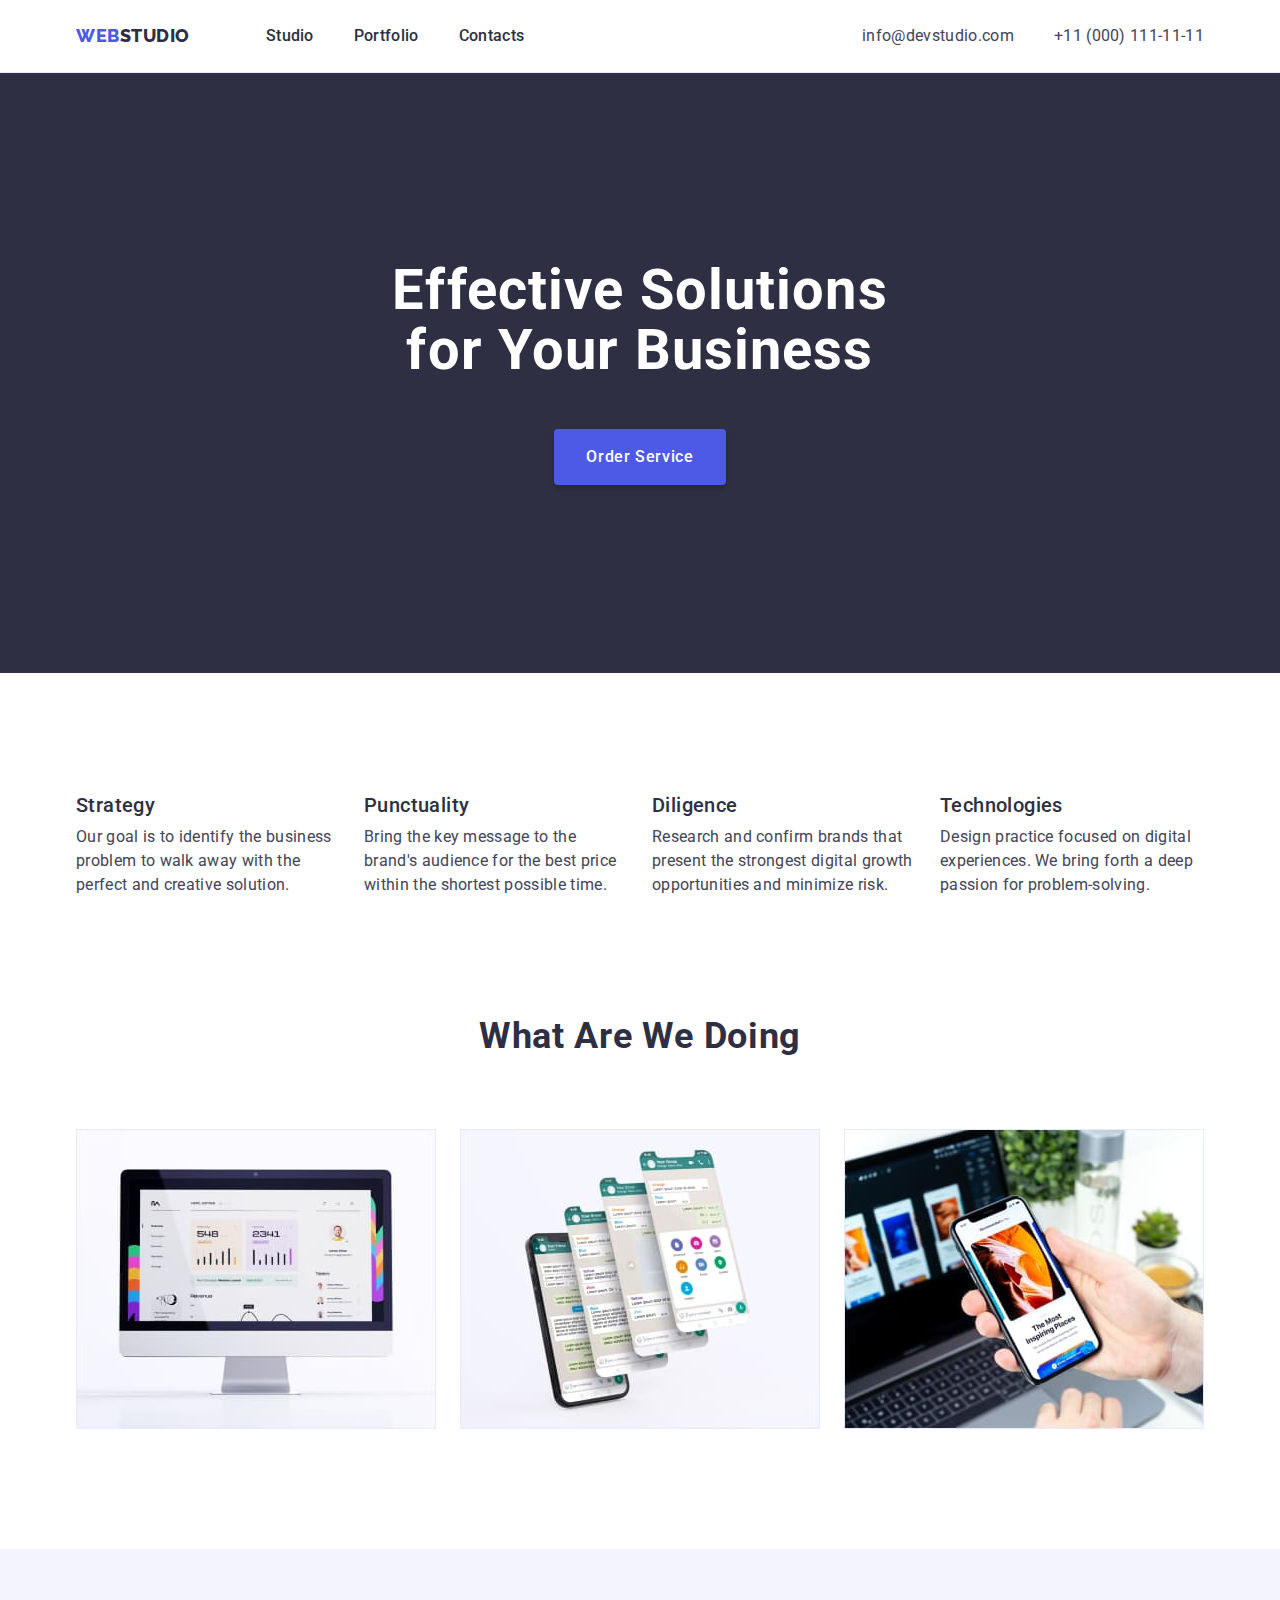
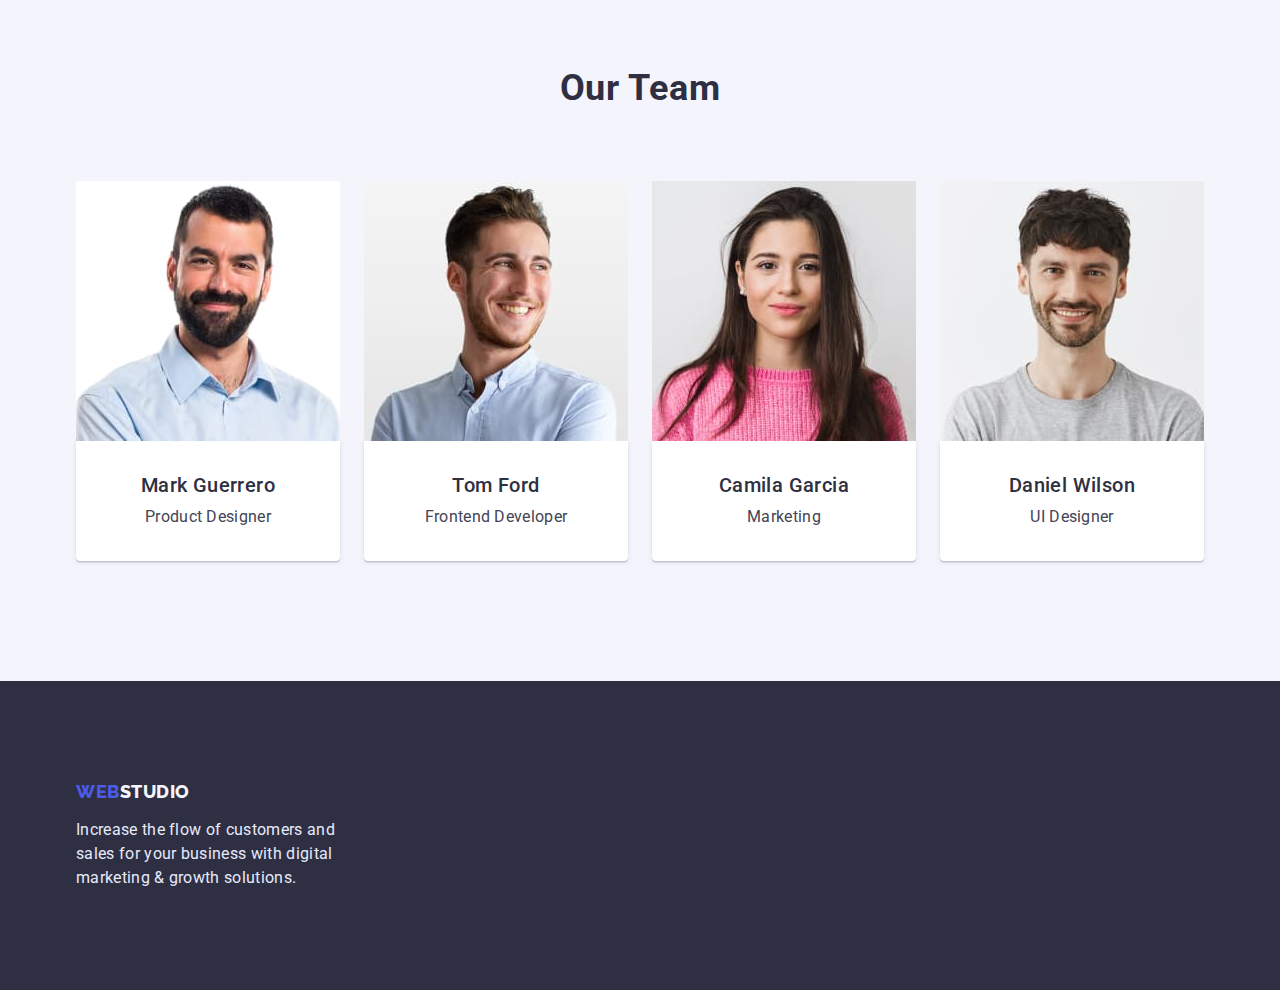
==== index.html @ 5f1618ea "Initial commit" ====
<!DOCTYPE html>
<html lang="en">
<head>
    <meta charset="UTF-8">
    <meta http-equiv="X-UA-Compatible" content="IE=edge">
    <meta name="viewport" content="width=device-width, initial-scale=1.0">
    <title>Document</title>
    <link rel="stylesheet" href="https://cdn.jsdelivr.net/npm/modern-normalize@1.1.0/modern-normalize.min.css">
    <link rel="preconnect" href="https://fonts.googleapis.com">
    <link rel="preconnect" href="https://fonts.gstatic.com" crossorigin>
    <link href="https://fonts.googleapis.com/css2?family=Raleway:wght@800&family=Roboto:wght@400;500;700;900&display=swap"
        rel="stylesheet">
    <link rel="stylesheet" href="./styles/styles.css" />
</head>
<body>
    <header class="page-header">
        <div class="container page-header-container">
        <nav class="navigation">
     <a class="logo link" href="./index.html">Web<span class="logo-web">Studio</span></a>
     <ul class="menu list">
        <li class="menu-item">
            <a class="menu-link link" href="./index.html">Studio</a>
         </li>
         <li class="menu-item">
            <a class="menu-link link" href="./portfolio.html">Portfolio</a>
         </li>
         <li class="menu-item">
            <a class="menu-link link" href="">Contacts</a>
         </li>
     </ul>
        </nav>
        <address class="contact-details">
            <ul class="list contakt-container">
                <li><a class="address link" href="mailto:info@devstudio.com">info@devstudio.com</a></li>
                <li><a class="address link" href="tel:+110001111111">+11 (000) 111-11-11</a></li>
            </ul>
        </address>
        </div>
    </header>
    <main>
        <section class="hero">
            <div class="container">
            <h1 class="page-title">Effective Solutions
            for Your Business</h1>
            <button type="button" class="modal-btn">Order Service</button>
        </div>
        </section>
        <section class="section-two">
            <div class="container">
            <h2 hidden class="features">features</h2>
            <ul class="features-top-list list">
                <li class="features-list">
                    <h3 class="functional">Strategy</h3>
                    <p class="functional-description">Our goal is to identify the business
                    problem to walk away with the perfect and creative solution.</p>
                </li>
                <li class="features-list">
                    <h3 class="functional">Punctuality</h3>
                    <p class="functional-description">Bring the key message to the brand's audience for the best price within the shortest possible time.</p>
                </li>
                <li class="features-list">
                    <h3 class="functional">Diligence</h3>
                    <p class="functional-description">Research and confirm brands that present the strongest digital growth opportunities and minimize risk.</p>
                </li>
                <li class="features-list">
                    <h3 class="functional">Technologies</h3>
                    <p class="functional-description">Design practice focused on digital experiences. We bring forth a deep passion for problem-solving.</p>
                </li>
            </ul>
        </div>
        </section>
        <section class="section-three">
            <div class="container">
            <h2 class="our-work">What are we doing</h2>
            <ul class="list our-work-container">
                <li class="imeges-list">
                    <img src="./images/rectangle1.jpg" alt="computer image" width="360" height="300" />
                </li>
                <li class="imeges-list">
                    <img src="./images/rectangle2.jpg" alt="mobile app" width="360" height="300" />
                </li>
                <li class="imeges-list">
                    <img src="./images/rectangle3.jpg" alt="mobile version" width="360" height="300" />
                </li>
            </ul>
            </div>
        </section>
        <section class="team-images">
            <div class="container team-container">
            <h2 class="team">Our Team</h2>
            <ul class="team-list-top list">
                <li class="team-list">
                    <img src="./images/markguerrero.jpg" alt="Mark Guerrero" width="264" height="260">
                    <div class="team-top-container">
                        <h3 class="specialists">Mark Guerrero</h3>
                        <p class="job-title">Product Designer</p>
                    </div>
                </li>
                <li class="team-list">
                    <img src="./images/tomford.jpg" alt="Tom Ford" width="264" height="260">
                    <div class="team-top-container">
                        <h3 class="specialists">Tom Ford</h3>
                        <p class="job-title">Frontend Developer</p>
                    </div>
                </li>
                <li class="team-list">
                    <img src="./images/camilagarcia.jpg" alt="Camila Garcia" width="264" height="260">
                    <div class="team-top-container">
                        <h3 class="specialists">Camila Garcia</h3>
                        <p class="job-title">Marketing</p>
                    </div>
                </li>
                <li class="team-list">
                    <img src="./images/danielwilson.jpg" alt="Daniel Wilson" width="264" height="260">
                    <div class="team-top-container">
                        <h3 class="specialists">Daniel Wilson</h3>
                        <p class="job-title">UI Designer</p>
                   </div>
                </li>
            </ul>
            </div>
        </section>
    </main>
    <footer class="footer-section">
        <div class="container footer-container">
        <a class="logo-footer link" href="./index.html">Web<span class="logo-web-footer">Studio</span></a>
        <p class="footer-text">Increase the flow of customers and sales for your business with digital marketing & growth solutions.</p>
        </div>
    </footer>
</body>
</html>
---- styles/styles.css ----
:root {
    --accent-color: #404BBF;
    --primary-font: 'Roboto',   sans-serif;
    --secondary-font: 'Raleway', sans-serif;
}

.list {
    list-style: none;
}
.link {
    text-decoration: none;
}
body {
    font-family: 'Roboto',  sans-serif;
    color: #434455;
}

h1,
h2,
h3,
h4,
p {
        margin: 0;
}
ul {
        margin: 0;
        padding: 0;
}
.logo-web {
    color: #2E2F42;
}
.logo-web-footer {
        color: #f4f4fd;
}
.page-header {
        padding-top: 24px;
        padding-bottom: 24px;
}
.logo {
        font-family: inherit;
        font-style: normal;
        font-weight: 800;
        font-size: 18px;
        line-height: 1.17;
        letter-spacing: 0.03em;
        text-transform: uppercase;
        color: #4D5AE5;
        font-family: "Raleway", sans-serif;
        margin-right: 76px;
}
.logo-footer {
        font-family: inherit;
        font-style: normal;
        font-weight: 800;
        font-size: 18px;
        line-height: 1.17;
        letter-spacing: 0.03em;
        text-transform: uppercase;
        color: #4D5AE5;
        font-family: "Raleway", sans-serif;
        margin-right: 76px;
}

.menu-link {
        font-style: normal;
        font-weight: 500;
        font-size: 16px;
        line-height: 1.5;
        letter-spacing: 0.02em;
        color: #2E2F42;
}
.menu-link:hover,
.menu-link:focus {
    color: var(--accent-color);
}
.contact-details {
        font-style: normal;
}

.address {
    font-style: normal;
    font-weight: 400;
    font-size: 16px;
    line-height: 1.5;
    letter-spacing: 0.02em;
    color: #434455;
}
.address:hover,
.address:focus {
    color: var(--accent-color);
}
.hero {
        background-color: #2e2f42;
        padding-top: 188px;
        padding-bottom: 188px;
}
.page-title {
        font-size: 56px;
        line-height: 1.07;
        text-align: center;
        letter-spacing: 0.02em;
        color: #FFFFFF; 
        max-width: 498px;
        margin: 0 auto;
}
.modal-btn {
        min-width: 169px;
        height: 56px;
        font-family: "Roboto", sans-serif;
        font-weight: 500;
        font-size: 16px;
        line-height: 1.5;
        display: flex;
        align-items: center;
        letter-spacing: 0.04em;
        background-color: #4D5AE5;
         color: #FFFFFF; 
         cursor: pointer;
         display: block;
         margin: 0 auto;
        padding: 16px 32px;
         border: none;
        border-color: #4D5AE5;
        box-shadow: 0px 4px 4px rgba(0, 0, 0, 0.15);
        border-radius: 4px;
        margin-top: 48px;
}
.modal-btn:hover,
madal-btn:focus {
background-color: var(--accent-color);
color: #FFFFFF;
}

.functional {
            font-weight: 500;
            font-size: 20px;
            line-height: 1.2;
            letter-spacing: 0.02em;
            color: #2E2F42;
            margin-bottom: 8px;
}
.functional-description {
        font-size: 16px;
        line-height: 1.5;
        letter-spacing: 0.02em;
        color: #434455;
}
.our-work {
        font-size: 36px;
        line-height: 1.11;
        text-align: center;
        letter-spacing: 0.02em;
        text-transform: capitalize;
        color: #2E2F42;
        margin-bottom: 72px;
}
.team {
        font-size: 36px;
        line-height: 1.11;
        text-align: center;
        letter-spacing: 0.02em;
        text-transform: capitalize;
        color: #2E2F42;
        margin-bottom: 72px;
}
.footer-section {
        background-color: #2e2f42;
}
.specialists {
        font-weight: 500;
        font-size: 20px;
        line-height: 1.2;
        text-align: center;
        letter-spacing: 0.02em;
        color: #2E2F42;
        margin-bottom: 8px;
}
.job-title {
        font-size: 16px;
        line-height: 1.5;
        text-align: center;
        letter-spacing: 0.02em;
        color: #434455;
}
.footer-text {
        font-size: 16px;
        line-height: 1.5;
        letter-spacing: 0.02em;
        color: #E7E9FC;
        margin-top: 16px;
        max-width: 264px;
}
.modals-btn {
        min-width: 69px;
        height: 48px;
        font-family: "Roboto", sans-serif;
        font-weight: 500;
        font-size: 16px;
        line-height: 1.5;
        display: flex;
        align-items: center;
        text-align: center;
        letter-spacing: 0.04em;
        color: #4D5AE5;
        cursor: pointer;
        border: 1px solid #E7E9FC;
        border-radius: 4px;
        justify-content: center;
        align-items: center;
        padding: 12px 24px;
        background-color: #F4F4FD;
}

.modals-btn:hover,
madals-btn:focus {
    background-color: var(--accent-color);
    color: #FFFFFF;
     box-shadow: 0px 3px 1px rgba(0, 0, 0, 0.1), 0px 2px 1px rgba(0, 0, 0, 0.08), 0px 2px 2px rgba(0, 0, 0, 0.12);
     border-radius: 4px;
     border-color: #404BBF;
}
.functional-top-list {
        font-weight: 500;
        font-size: 20px;
        line-height: 1.2;
        letter-spacing: 0.02em;
        color: #2E2F42;
}
.functional-text {
        font-size: 16px;
        line-height: 1.5;
        letter-spacing: 0.02em;
        color: #434455;
}

h1,
h2,
h3,
h4,
h5,
h6
p {
        margin-top: 0;
        margin-bottom: 0;
}
ul,
ol {
        margin-top: 0;
        margin-bottom: 0;
        padding-left: 0;
}
img {
        display: block;
}
.container {
        width: 1158px;
        padding-left: 15px;
        padding-right: 15px;
        margin: 0 auto;
}
.page-header-container {
        display: flex;
}
.menu {
        display: flex;
}
.navigation {
        display: flex;
        align-items: center;
        margin-right: auto;
}
.page-header-container {
        display: flex;
}
.contakt-container {
        display: flex;
        gap: 40px;
}
.menu {
        gap: 40px;
}
.features-top-list {
        display: flex;
        gap: 24px;
}
.section-two {
        padding-top: 120px;
        padding-bottom: 120px;
}
.our-work-container {
        display: flex;
        gap: 24px;
}
.section-three {
        padding-bottom: 120px;
}
.team-list-top {
        display: flex;
        gap: 24px;
}

.team-top-container {
        background-color: #FFFFFF;
        padding: 32px 16px;
        box-shadow: 0px 1px 6px rgba(46, 47, 66, 0.08), 0px 1px 1px rgba(46, 47, 66, 0.16), 0px 2px 1px rgba(46, 47, 66, 0.08);
        border-radius: 0px 0px 4px 4px;
}
.footer-section {
 padding-top: 100px;
 padding-bottom: 100px;
}

.page-header {
        border-bottom: 1px solid #E7E9FC;
}

.list-container {
        display: flex;
        gap: 24px;
        justify-content: center;
        margin-bottom: 72px;

}
.all-container {
        padding-top: 96px;
        padding-bottom: 120px;
}

.functional-top-list {
        padding-top: 32px;
}
.functional-text {
        margin-top: 8px;
        margin-bottom: 32px;
}


.features-list {
        width: calc((100% - 72px) /4);
}
.imeges-list {
        width: calc((100% - 48px) / 3);
}
.team-images {
        padding-top: 120px;
        padding-bottom: 120px;
        background-color: #F4F4FD;
}
.team-list {
        width: calc((100% - 72px) / 4);
}
.card-set {
        display: flex;
        flex-wrap: wrap;
        margin-bottom: -48px;
        margin-right: -24px;
}
.item {
        flex-basis: calc(100% / 3 - 24px);
        margin-bottom: 48px;
        margin-right: 24px;
}
.text-container {
        border-left: 1px solid #E7E9FC;
        border-right: 1px solid #E7E9FC;
        border-bottom: 1px solid #E7E9FC;
        padding-left: 16px;
}
.functional-top-list {
        margin-bottom: 8px;
}
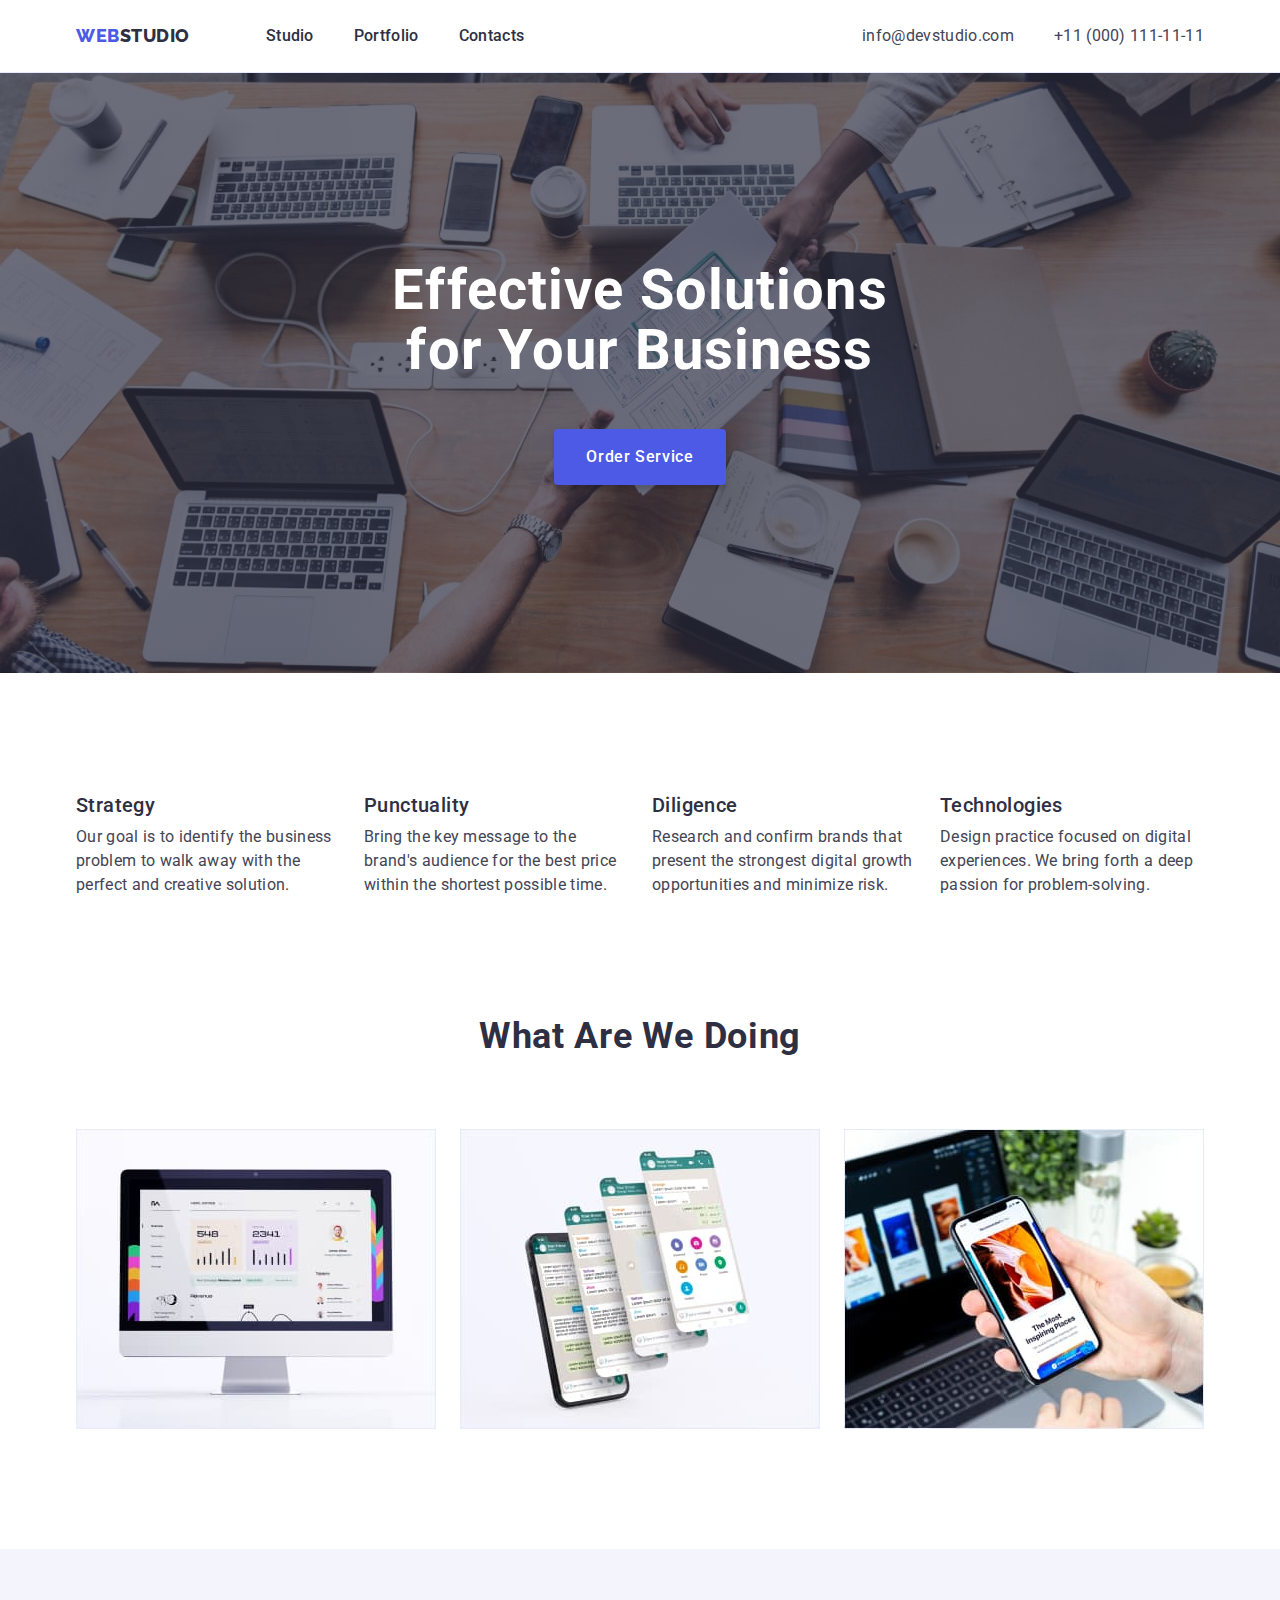
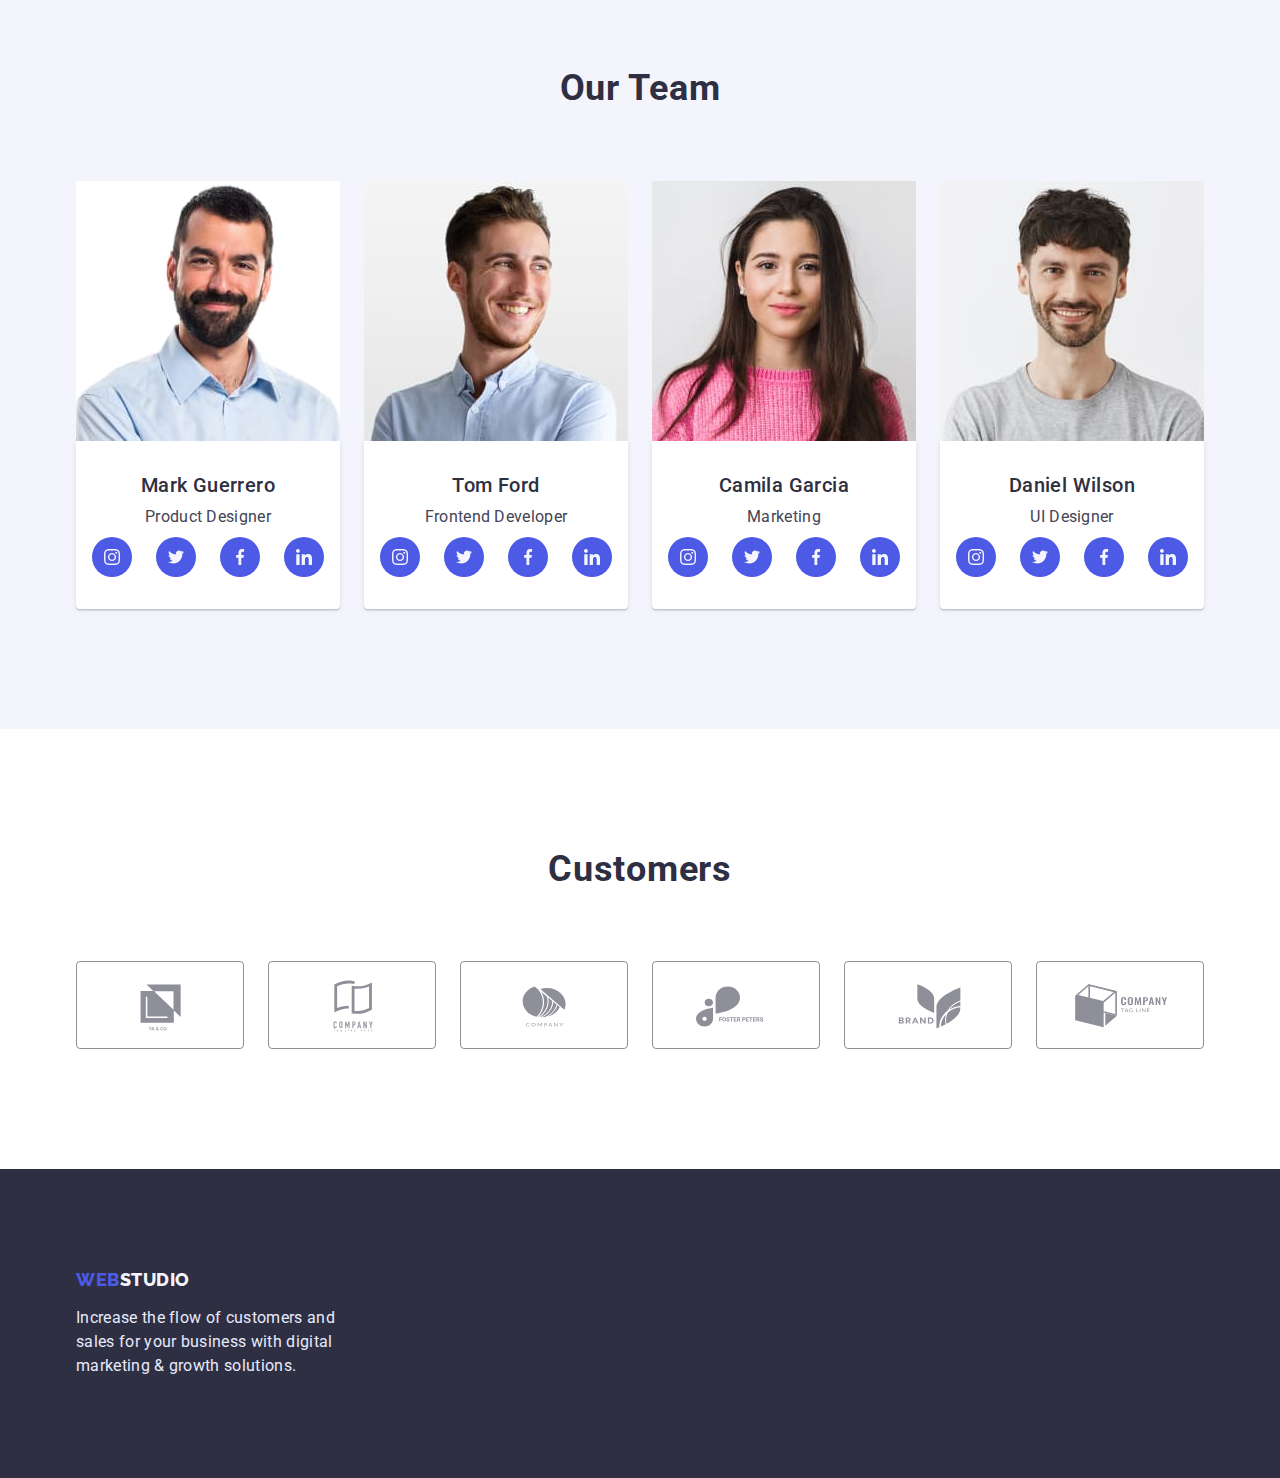
==== commit 5f36b123: "changes 1" ====
--- a/index.html
+++ b/index.html
@@ -94,6 +94,36 @@
                     <div class="team-top-container">
                         <h3 class="specialists">Mark Guerrero</h3>
                         <p class="job-title">Product Designer</p>
+                        <ul class="team-soc-list list">
+                            <li class="team-soc-item">
+                                <a class="team-soc-link list" href="">
+                                    <svg width="16" height="16" class="team-soc-icon">
+                                        <use href="./images/icons.svg#icon-instagram"></use>
+                                    </svg>
+                                </a>
+                            </li>
+                            <li class="team-soc-item">
+                                <a class="team-soc-link list" href="">
+                                    <svg width="16" height="16" class="team-soc-icon">
+                                        <use href="./images/icons.svg#icon-twitter"></use>
+                                    </svg>
+                                </a>
+                            </li>
+                            <li class="team-soc-item">
+                                <a class="team-soc-link list" href="">
+                                    <svg width="16" height="16" class="team-soc-icon">
+                                        <use href="./images/icons.svg#icon-facebook"></use>
+                                    </svg>
+                                </a>
+                            </li>
+                            <li class="team-soc-item">
+                                <a class="team-soc-link list" href="">
+                                    <svg width="16" height="16" class="team-soc-icon">
+                                        <use href="./images/icons.svg#icon-linkedin"></use>
+                                    </svg>
+                                </a>
+                            </li>
+                        </ul>
                     </div>
                 </li>
                 <li class="team-list">
@@ -101,6 +131,36 @@
                     <div class="team-top-container">
                         <h3 class="specialists">Tom Ford</h3>
                         <p class="job-title">Frontend Developer</p>
+                        <ul class="team-soc-list list">
+                            <li class="team-soc-item">
+                                <a class="team-soc-link list" href="">
+                                    <svg width="16" height="16" class="team-soc-icon">
+                                        <use href="./images/icons.svg#icon-instagram"></use>
+                                    </svg>
+                                </a>
+                            </li>
+                            <li class="team-soc-item">
+                                <a class="team-soc-link list" href="">
+                                    <svg width="16" height="16" class="team-soc-icon">
+                                        <use href="./images/icons.svg#icon-twitter"></use>
+                                    </svg>
+                                </a>
+                            </li>
+                            <li class="team-soc-item">
+                                <a class="team-soc-link list" href="">
+                                    <svg width="16" height="16" class="team-soc-icon">
+                                        <use href="./images/icons.svg#icon-facebook"></use>
+                                    </svg>
+                                </a>
+                            </li>
+                            <li class="team-soc-item">
+                                <a class="team-soc-link list" href="">
+                                    <svg width="16" height="16" class="team-soc-icon">
+                                        <use href="./images/icons.svg#icon-linkedin"></use>
+                                    </svg>
+                                </a>
+                            </li>
+                        </ul>
                     </div>
                 </li>
                 <li class="team-list">
@@ -108,6 +168,36 @@
                     <div class="team-top-container">
                         <h3 class="specialists">Camila Garcia</h3>
                         <p class="job-title">Marketing</p>
+                        <ul class="team-soc-list list">
+                            <li class="team-soc-item">
+                                <a class="team-soc-link list" href="">
+                                    <svg width="16" height="16" class="team-soc-icon">
+                                        <use href="./images/icons.svg#icon-instagram"></use>
+                                    </svg>
+                                </a>
+                            </li>
+                            <li class="team-soc-item">
+                                <a class="team-soc-link list" href="">
+                                    <svg width="16" height="16" class="team-soc-icon">
+                                        <use href="./images/icons.svg#icon-twitter"></use>
+                                    </svg>
+                                </a>
+                            </li>
+                            <li class="team-soc-item">
+                                <a class="team-soc-link list" href="">
+                                    <svg width="16" height="16" class="team-soc-icon">
+                                        <use href="./images/icons.svg#icon-facebook"></use>
+                                    </svg>
+                                </a>
+                            </li>
+                            <li class="team-soc-item">
+                                <a class="team-soc-link list" href="">
+                                    <svg width="16" height="16" class="team-soc-icon">
+                                        <use href="./images/icons.svg#icon-linkedin"></use>
+                                    </svg>
+                                </a>
+                            </li>
+                        </ul>
                     </div>
                 </li>
                 <li class="team-list">
@@ -115,10 +205,86 @@
                     <div class="team-top-container">
                         <h3 class="specialists">Daniel Wilson</h3>
                         <p class="job-title">UI Designer</p>
+                        <ul class="team-soc-list list">
+                            <li class="team-soc-item">
+                                <a class="team-soc-link list" href="">
+                                    <svg width="16" height="16" class="team-soc-icon">
+                                        <use href="./images/icons.svg#icon-instagram"></use>
+                                    </svg>
+                                </a>
+                            </li>
+                            <li class="team-soc-item">
+                                <a class="team-soc-link list" href="">
+                                    <svg width="16" height="16" class="team-soc-icon">
+                                        <use href="./images/icons.svg#icon-twitter"></use>
+                                    </svg>
+                                </a>
+                            </li>
+                            <li class="team-soc-item">
+                                <a class="team-soc-link list" href="">
+                                    <svg width="16" height="16" class="team-soc-icon">
+                                        <use href="./images/icons.svg#icon-facebook"></use>
+                                    </svg>
+                                </a>
+                            </li>
+                            <li class="team-soc-item">
+                                <a class="team-soc-link list" href="">
+                                    <svg width="16" height="16" class="team-soc-icon">
+                                        <use href="./images/icons.svg#icon-linkedin"></use>
+                                    </svg>
+                                </a>
+                            </li>
+                        </ul>
                    </div>
                 </li>
             </ul>
             </div>
+        </section>
+        <section class="customers-icon">
+            <div class="customers-top-icon container">
+                <h2 class="customers">Customers</h2>
+                <ul class="customers-list list">
+                    <li class="item-icon">
+                        <a class="icon-link list" href="">
+                            <svg width="41" height="47" class="icon-top-list">
+                                <use href="./images/symbol-defs.svg#icon-clientone"></use>
+                            </svg>
+                        </a>
+                    </li>
+                    <li class="item-icon">
+                        <a class="icon-link list" href="">
+                            <svg width="41" height="47" class="icon-top-list">
+                                <use href="./images/symbol-defs.svg#icon-clienttwo"></use>
+                            </svg>
+                        </a></li>
+                    <li class="item-icon">
+                        <a class="icon-link list" href="">
+                            <svg width="41" height="47" class="icon-top-list">
+                                <use href="./images/symbol-defs.svg#icon-clientthree"></use>
+                            </svg>
+                        </a></li>
+                    <li class="item-icon">
+                        <a class="icon-link list" href="">
+                            <svg width="41" height="47" class="icon-top-list">
+                                <use href="./images/symbol-defs.svg#icon-clientfour"></use>
+                            </svg>
+                        </a></li>
+                    <li class="item-icon">
+                        <a class="icon-link list" href="">
+                            <svg width="41" height="47" class="icon-top-list">
+                                <use href="./images/symbol-defs.svg#icon-clientfive"></use>
+                            </svg>
+                        </a></li>
+                    <li class="item-icon">
+                        <a class="icon-link list" href="">
+                            <svg width="41" height="47" class="icon-top-list">
+                                <use href="./images/symbol-defs.svg#icon-clientsix"></use>
+                            </svg>
+                        </a></li>
+                </ul>
+
+            </div>
+
         </section>
     </main>
     <footer class="footer-section">
--- a/styles/styles.css
+++ b/styles/styles.css
@@ -93,6 +93,13 @@
         background-color: #2e2f42;
         padding-top: 188px;
         padding-bottom: 188px;
+        background-image: linear-gradient(
+                rgba(46, 47, 66, 0.7),
+                rgba(46, 47, 66, 0.7)
+                ), url(../images/peopleoffice.jpg.jpg);
+        background-repeat: no-repeat;
+        background-position: center;
+        background-size: cover;
 }
 .page-title {
         font-size: 56px;
@@ -131,6 +138,7 @@
 color: #FFFFFF;
 }
 
+
 .functional {
             font-weight: 500;
             font-size: 20px;
@@ -163,6 +171,28 @@
         color: #2E2F42;
         margin-bottom: 72px;
 }
+.team-soc-list {
+        display: flex;
+        justify-content: center;
+        gap: 24px;
+}
+.team-soc-item {
+        width: 40px;
+        height: 40px;
+}
+.team-soc-link {
+        width: 100%;
+        height: 100%;
+        border-radius: 50%;
+        background-color: #4D5AE5;
+        display: flex;
+        justify-content: center;
+        align-items: center;
+}
+.team-soc-link:hover,
+team-soc-link:focus {
+        background-color: #404BBF;
+}
 .footer-section {
         background-color: #2e2f42;
 }
@@ -175,12 +205,51 @@
         color: #2E2F42;
         margin-bottom: 8px;
 }
+.customers-icon {
+        padding-top: 120px;
+        padding-bottom: 120px;
+}
+
+.customers {
+        font-weight: 700;
+        font-size: 36px;
+        line-height: 40px;
+        text-align: center;
+        letter-spacing: 0.02em;
+        text-transform: capitalize;
+        color: #2E2F42;
+        margin-bottom: 72px;
+}
+.customers-list {
+        display: flex;
+}
+.icon-top-list {
+        border: 1px solid #8E8F99;
+        border-radius: 4px;
+        width: 168px;
+        height: 88px;
+}
+.icon-link {
+         display: flex;
+                justify-content: center;
+                align-items: center;
+}
+.customers-list {
+        gap: 24px;
+}
+
+
+.icon-link:hover> .icon-top-list {
+        fill: #404BBF;
+}
+
 .job-title {
         font-size: 16px;
         line-height: 1.5;
         text-align: center;
         letter-spacing: 0.02em;
         color: #434455;
+        margin-bottom: 8px;
 }
 .footer-text {
         font-size: 16px;
@@ -368,4 +437,4 @@
 }
 .functional-top-list {
         margin-bottom: 8px;
-}+}
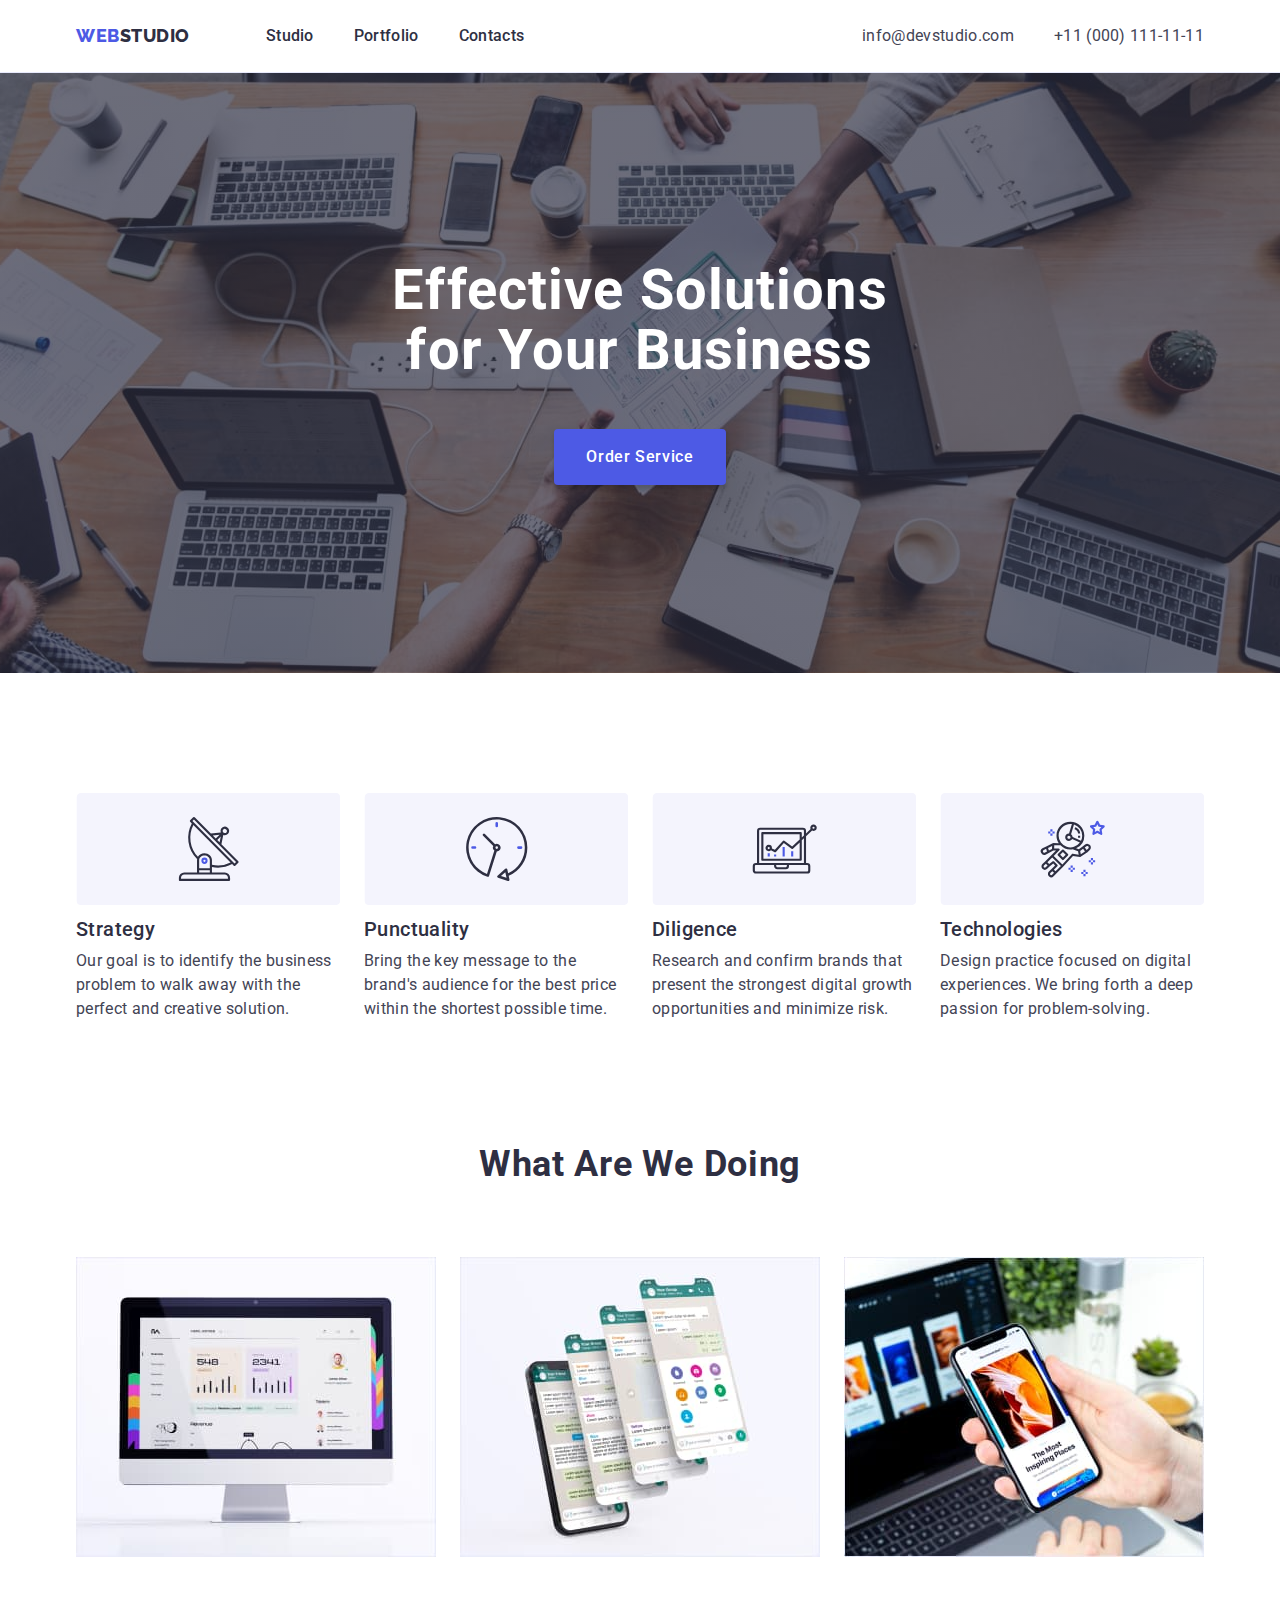
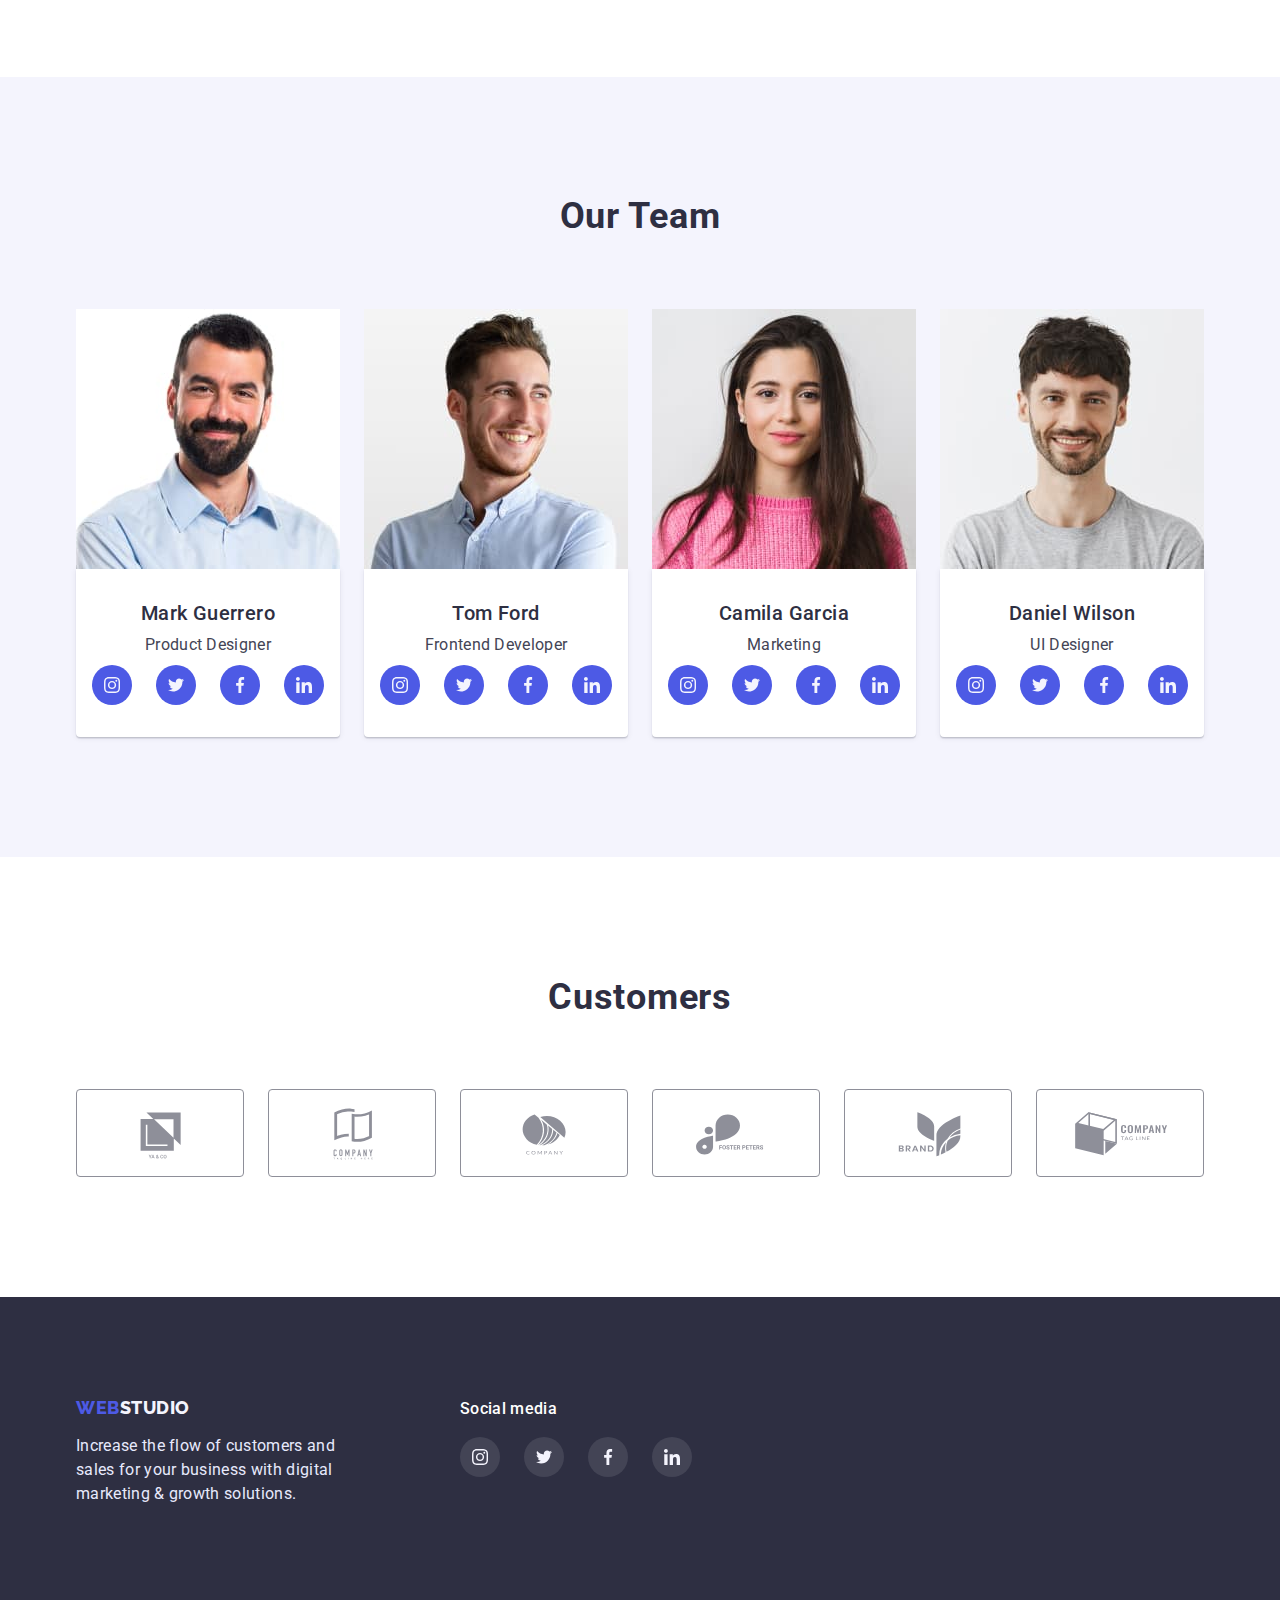
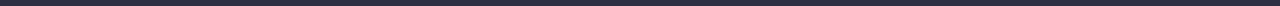
==== commit 52aff1c1: "changes 2" ====
--- a/index.html
+++ b/index.html
@@ -50,19 +50,48 @@
             <h2 hidden class="features">features</h2>
             <ul class="features-top-list list">
                 <li class="features-list">
+                    <div class="features-container">
+                        <a class="features-icon list" href="">
+                            <svg width="64" height="64" class="features-top-icon">
+                                <use href="./images/iconblokthree.svg#icon-iconone"></use>
+                            </svg>
+                        </a>
+                    </div>
                     <h3 class="functional">Strategy</h3>
                     <p class="functional-description">Our goal is to identify the business
                     problem to walk away with the perfect and creative solution.</p>
+                    
                 </li>
                 <li class="features-list">
+                    <div class="features-container">
+                        <a class="features-icon list" href="">
+                            <svg width="64" height="64" class="features-top-icon">
+                                <use href="./images/iconblokthree.svg#icon-icontwo"></use>
+                            </svg>
+                        </a>
+                    </div>
                     <h3 class="functional">Punctuality</h3>
                     <p class="functional-description">Bring the key message to the brand's audience for the best price within the shortest possible time.</p>
                 </li>
                 <li class="features-list">
+                    <div class="features-container">
+                        <a class="features-icon list" href="">
+                            <svg width="64" height="64" class="features-top-icon">
+                                <use href="./images/iconblokthree.svg#icon-iconthree"></use>
+                            </svg>
+                        </a>
+                    </div>
                     <h3 class="functional">Diligence</h3>
                     <p class="functional-description">Research and confirm brands that present the strongest digital growth opportunities and minimize risk.</p>
                 </li>
                 <li class="features-list">
+                    <div class="features-container">
+                        <a class="features-icon list" href="">
+                            <svg width="64" height="64" class="features-top-icon">
+                                <use href="./images/iconblokthree.svg#icon-iconfour"></use>
+                            </svg>
+                        </a>
+                    </div>
                     <h3 class="functional">Technologies</h3>
                     <p class="functional-description">Design practice focused on digital experiences. We bring forth a deep passion for problem-solving.</p>
                 </li>
@@ -288,10 +317,45 @@
         </section>
     </main>
     <footer class="footer-section">
-        <div class="container footer-container">
+        <div class="container footer-container-top">
+        <div class="footer-container">
         <a class="logo-footer link" href="./index.html">Web<span class="logo-web-footer">Studio</span></a>
         <p class="footer-text">Increase the flow of customers and sales for your business with digital marketing & growth solutions.</p>
         </div>
+        <div class="footer-container-two">
+            <h2 class="social">Social media</h2>
+            <ul class="team-soc-list list">
+                <li class="team-soc-item">
+                    <a class="team-icon list" href="">
+                        <svg width="16" height="16" class="team-soc-icon">
+                            <use href="./images/icons.svg#icon-instagram"></use>
+                        </svg>
+                    </a>
+                </li>
+                <li class="team-soc-item">
+                    <a class="team-icon list" href="">
+                        <svg width="16" height="16" class="team-soc-icon">
+                            <use href="./images/icons.svg#icon-twitter"></use>
+                        </svg>
+                    </a>
+                </li>
+                <li class="team-soc-item">
+                    <a class="team-icon list" href="">
+                        <svg width="16" height="16" class="team-soc-icon">
+                            <use href="./images/icons.svg#icon-facebook"></use>
+                        </svg>
+                    </a>
+                </li>
+                <li class="team-soc-item">
+                    <a class="team-icon list" href="">
+                        <svg width="16" height="16" class="team-soc-icon">
+                            <use href="./images/icons.svg#icon-linkedin"></use>
+                        </svg>
+                    </a>
+                </li>
+            </ul>
+        </div>
+    </div>
     </footer>
 </body>
 </html>--- a/styles/styles.css
+++ b/styles/styles.css
@@ -138,6 +138,16 @@
 color: #FFFFFF;
 }
 
+.features-list {
+        width: 264px;
+        height: 112px;
+}
+.features-top-icon {
+        width: 264px;
+        height: 112px;
+        border-radius: 4px;
+        margin-bottom: 8px;
+}
 
 .functional {
             font-weight: 500;
@@ -228,15 +238,20 @@
         border-radius: 4px;
         width: 168px;
         height: 88px;
+        fill: #8E8F99;
 }
 .icon-link {
          display: flex;
-                justify-content: center;
-                align-items: center;
+        justify-content: center;
+        align-items: center;
 }
 .customers-list {
         gap: 24px;
 }
+.icon-top-list:hover,
+.icon-top-list:focus {
+        border-color:  #404BBF;
+}
 
 
 .icon-link:hover> .icon-top-list {
@@ -251,6 +266,7 @@
         color: #434455;
         margin-bottom: 8px;
 }
+
 .footer-text {
         font-size: 16px;
         line-height: 1.5;
@@ -258,6 +274,14 @@
         color: #E7E9FC;
         margin-top: 16px;
         max-width: 264px;
+}
+
+.social {
+        font-weight: 500;
+        font-size: 16px;
+        line-height: 24px;
+        letter-spacing: 0.02em;
+        color: #FFFFFF;
 }
 .modals-btn {
         min-width: 69px;
@@ -354,7 +378,7 @@
 }
 .section-two {
         padding-top: 120px;
-        padding-bottom: 120px;
+        padding-bottom: 240px;
 }
 .our-work-container {
         display: flex;
@@ -379,8 +403,10 @@
  padding-bottom: 100px;
 }
 
+
 .page-header {
         border-bottom: 1px solid #E7E9FC;
+        box-shadow: 0px 2px 1px rgba(46, 47, 66, 0.08), 0px 1px 1px rgba(46, 47, 66, 0.16), 0px 1px 6px rgba(46, 47, 66, 0.08);
 }
 
 .list-container {
@@ -435,6 +461,40 @@
         border-bottom: 1px solid #E7E9FC;
         padding-left: 16px;
 }
+.text-container:hover,
+.text-container:focus {
+        box-shadow: 0px 1px 6px rgba(46, 47, 66, 0.08), 0px 1px 1px rgba(46, 47, 66, 0.16), 0px 2px 1px rgba(46, 47, 66, 0.08);
+}
+
+
 .functional-top-list {
         margin-bottom: 8px;
 }
+
+.footer-container-top {
+        display: flex;
+}
+.footer-container-two {
+        margin-left: 120px;
+}
+.social {
+        font-weight: 500;
+        font-size: 16px;
+        line-height: 24px;
+        letter-spacing: 0.02em;
+        color: #FFFFFF;
+        margin-bottom: 16px;
+}
+.team-icon {
+width: 100%;
+        height: 100%;
+        border-radius: 50%;
+        background-color: #434455;
+        display: flex;
+        justify-content: center;
+        align-items: center;
+}
+.team-icon:hover,
+.team-icon:focus {
+        background-color: #31D0AA }
+
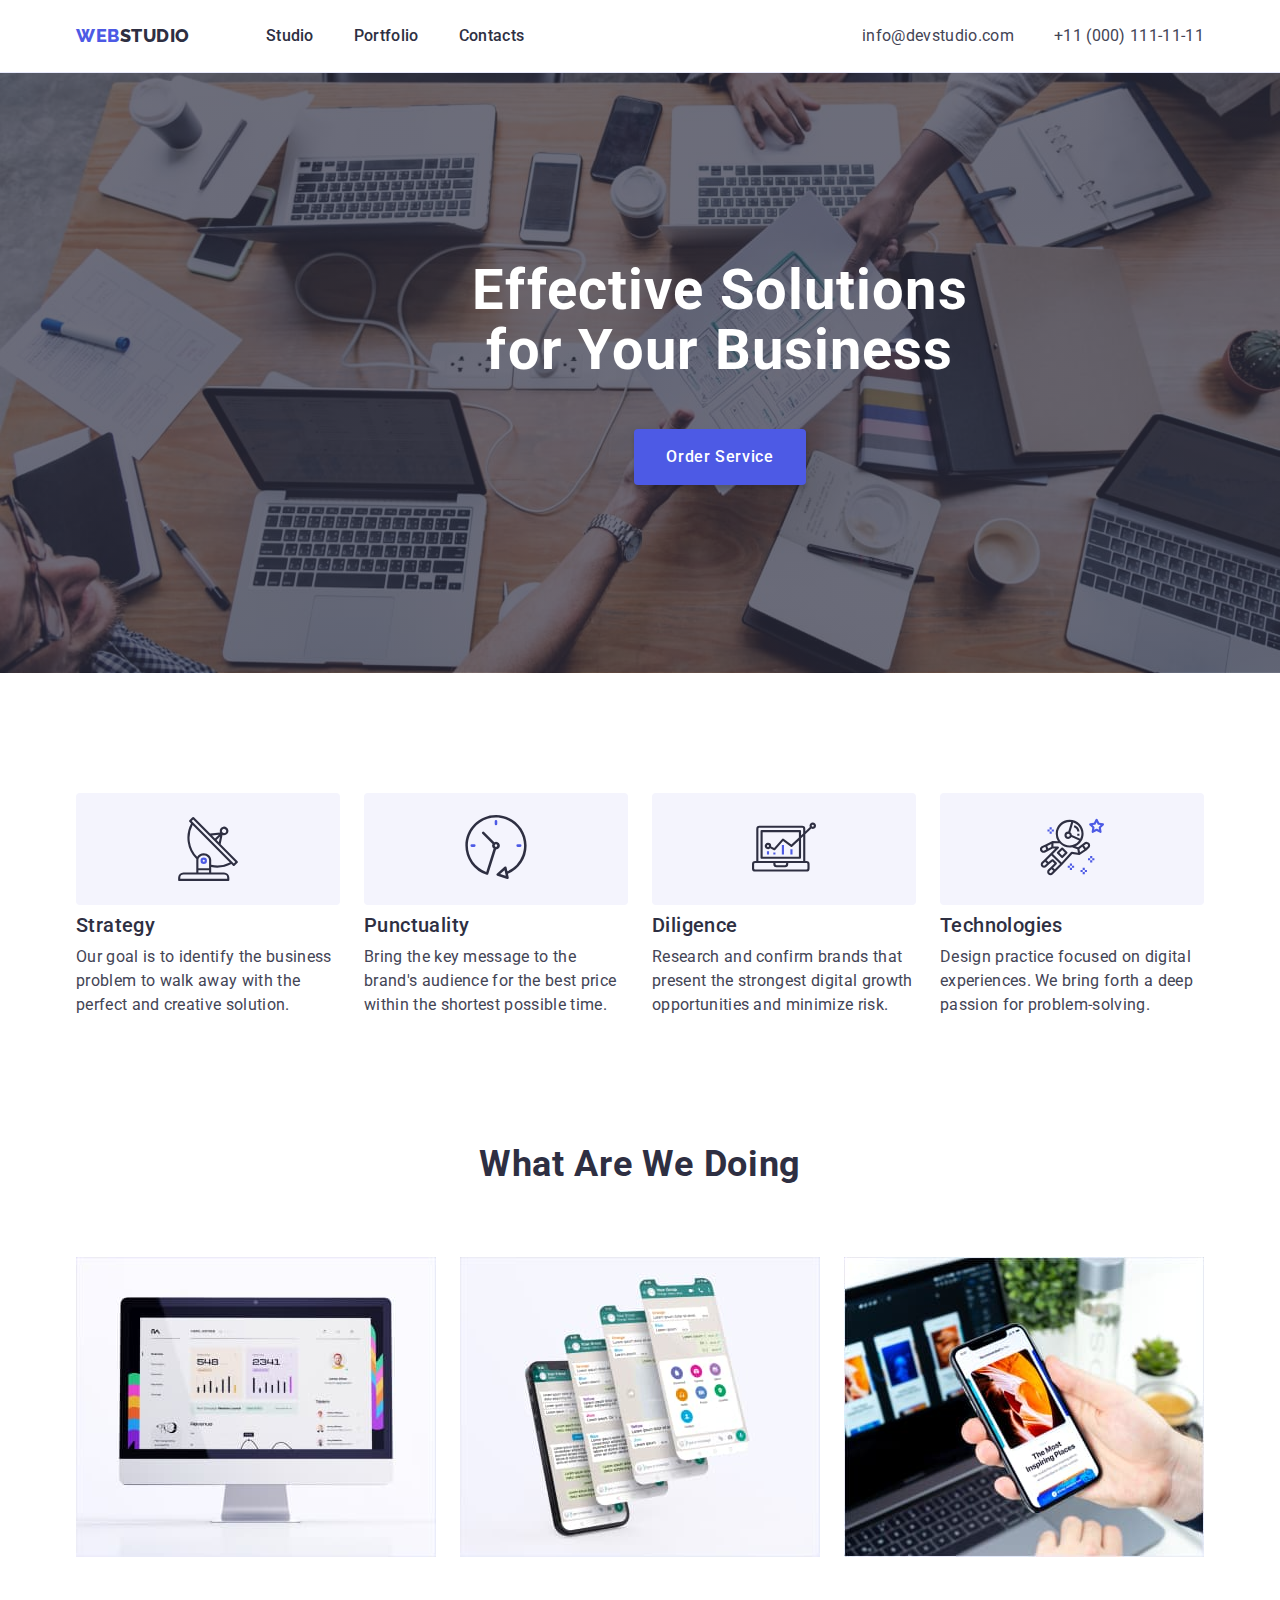
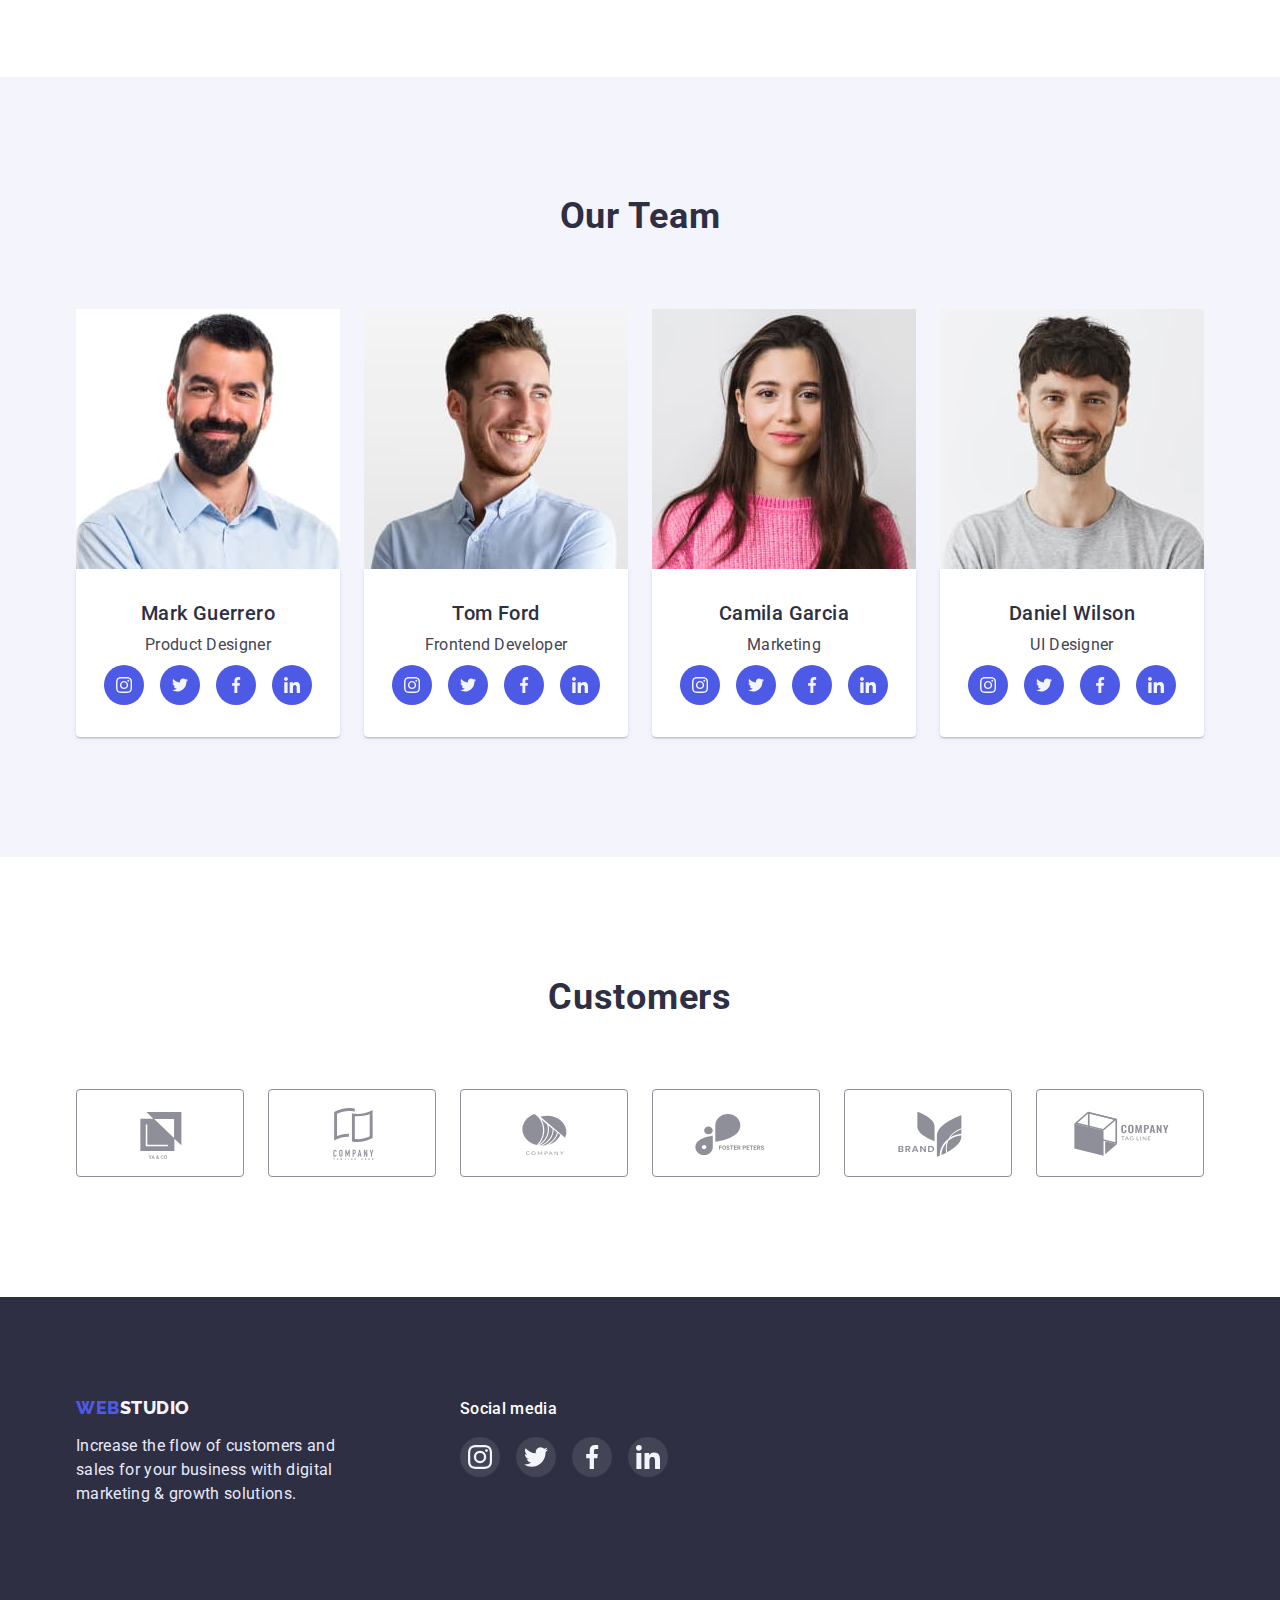
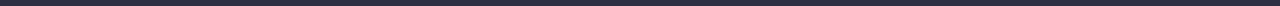
==== commit b43e63ec: "changes 3" ====
--- a/index.html
+++ b/index.html
@@ -51,11 +51,9 @@
             <ul class="features-top-list list">
                 <li class="features-list">
                     <div class="features-container">
-                        <a class="features-icon list" href="">
                             <svg width="64" height="64" class="features-top-icon">
-                                <use href="./images/iconblokthree.svg#icon-iconone"></use>
-                            </svg>
-                        </a>
+                                <use href="./images/icon1.svg#icon-antenna"></use>
+                            </svg>
                     </div>
                     <h3 class="functional">Strategy</h3>
                     <p class="functional-description">Our goal is to identify the business
@@ -66,7 +64,7 @@
                     <div class="features-container">
                         <a class="features-icon list" href="">
                             <svg width="64" height="64" class="features-top-icon">
-                                <use href="./images/iconblokthree.svg#icon-icontwo"></use>
+                                <use href="./images/icon1.svg#icon-clock"></use>
                             </svg>
                         </a>
                     </div>
@@ -77,7 +75,7 @@
                     <div class="features-container">
                         <a class="features-icon list" href="">
                             <svg width="64" height="64" class="features-top-icon">
-                                <use href="./images/iconblokthree.svg#icon-iconthree"></use>
+                                <use href="./images/icon1.svg#icon-diagram"></use>
                             </svg>
                         </a>
                     </div>
@@ -88,7 +86,7 @@
                     <div class="features-container">
                         <a class="features-icon list" href="">
                             <svg width="64" height="64" class="features-top-icon">
-                                <use href="./images/iconblokthree.svg#icon-iconfour"></use>
+                                <use href="./images/icon1.svg#icon-astronaut"></use>
                             </svg>
                         </a>
                     </div>
@@ -276,38 +274,38 @@
                     <li class="item-icon">
                         <a class="icon-link list" href="">
                             <svg width="41" height="47" class="icon-top-list">
-                                <use href="./images/symbol-defs.svg#icon-clientone"></use>
+                                <use href="./images/symbol-defs (1).svg#icon-logo"></use>
                             </svg>
                         </a>
                     </li>
                     <li class="item-icon">
                         <a class="icon-link list" href="">
                             <svg width="41" height="47" class="icon-top-list">
-                                <use href="./images/symbol-defs.svg#icon-clienttwo"></use>
-                            </svg>
-                        </a></li>
-                    <li class="item-icon">
-                        <a class="icon-link list" href="">
-                            <svg width="41" height="47" class="icon-top-list">
-                                <use href="./images/symbol-defs.svg#icon-clientthree"></use>
-                            </svg>
-                        </a></li>
-                    <li class="item-icon">
-                        <a class="icon-link list" href="">
-                            <svg width="41" height="47" class="icon-top-list">
-                                <use href="./images/symbol-defs.svg#icon-clientfour"></use>
-                            </svg>
-                        </a></li>
-                    <li class="item-icon">
-                        <a class="icon-link list" href="">
-                            <svg width="41" height="47" class="icon-top-list">
-                                <use href="./images/symbol-defs.svg#icon-clientfive"></use>
-                            </svg>
-                        </a></li>
-                    <li class="item-icon">
-                        <a class="icon-link list" href="">
-                            <svg width="41" height="47" class="icon-top-list">
-                                <use href="./images/symbol-defs.svg#icon-clientsix"></use>
+                                <use href="./images/symbol-defs (1).svg#icon-logoone"></use>
+                            </svg>
+                        </a></li>
+                    <li class="item-icon">
+                        <a class="icon-link list" href="">
+                            <svg width="41" height="47" class="icon-top-list">
+                                <use href="./images/symbol-defs (1).svg#icon-logotwo"></use>
+                            </svg>
+                        </a></li>
+                    <li class="item-icon">
+                        <a class="icon-link list" href="">
+                            <svg width="41" height="47" class="icon-top-list">
+                                <use href="./images/symbol-defs (1).svg#icon-logothree"></use>
+                            </svg>
+                        </a></li>
+                    <li class="item-icon">
+                        <a class="icon-link list" href="">
+                            <svg width="41" height="47" class="icon-top-list">
+                                <use href="./images/symbol-defs (1).svg#icon-logofour"></use>
+                            </svg>
+                        </a></li>
+                    <li class="item-icon">
+                        <a class="icon-link list" href="">
+                            <svg width="41" height="47" class="icon-top-list">
+                                <use href="./images/symbol-defs (1).svg#icon-logofive"></use>
                             </svg>
                         </a></li>
                 </ul>
@@ -323,32 +321,32 @@
         <p class="footer-text">Increase the flow of customers and sales for your business with digital marketing & growth solutions.</p>
         </div>
         <div class="footer-container-two">
-            <h2 class="social">Social media</h2>
+            <p class="social">Social media</p>
             <ul class="team-soc-list list">
                 <li class="team-soc-item">
                     <a class="team-icon list" href="">
-                        <svg width="16" height="16" class="team-soc-icon">
+                        <svg width="24" height="24" class="team-soc-icon">
                             <use href="./images/icons.svg#icon-instagram"></use>
                         </svg>
                     </a>
                 </li>
                 <li class="team-soc-item">
                     <a class="team-icon list" href="">
-                        <svg width="16" height="16" class="team-soc-icon">
+                        <svg width="24" height="24" class="team-soc-icon">
                             <use href="./images/icons.svg#icon-twitter"></use>
                         </svg>
                     </a>
                 </li>
                 <li class="team-soc-item">
                     <a class="team-icon list" href="">
-                        <svg width="16" height="16" class="team-soc-icon">
+                        <svg width="24" height="24" class="team-soc-icon">
                             <use href="./images/icons.svg#icon-facebook"></use>
                         </svg>
                     </a>
                 </li>
                 <li class="team-soc-item">
                     <a class="team-icon list" href="">
-                        <svg width="16" height="16" class="team-soc-icon">
+                        <svg width="24" height="24" class="team-soc-icon">
                             <use href="./images/icons.svg#icon-linkedin"></use>
                         </svg>
                     </a>
--- a/styles/styles.css
+++ b/styles/styles.css
@@ -90,6 +90,8 @@
     color: var(--accent-color);
 }
 .hero {
+        width: 1440px;
+        margin: auto;
         background-color: #2e2f42;
         padding-top: 188px;
         padding-bottom: 188px;
@@ -143,10 +145,19 @@
         height: 112px;
 }
 .features-top-icon {
+        width: 64px;
+        height: 64px;
+        
+}
+.features-container {
+        display: flex;
         width: 264px;
         height: 112px;
         border-radius: 4px;
+        background-color: #F4F4FD;
         margin-bottom: 8px;
+        justify-content: center;
+        align-items: center;
 }
 
 .functional {
@@ -184,7 +195,7 @@
 .team-soc-list {
         display: flex;
         justify-content: center;
-        gap: 24px;
+        gap: 16px;
 }
 .team-soc-item {
         width: 40px;
@@ -200,7 +211,7 @@
         align-items: center;
 }
 .team-soc-link:hover,
-team-soc-link:focus {
+.team-soc-link:focus {
         background-color: #404BBF;
 }
 .footer-section {
@@ -233,14 +244,20 @@
 .customers-list {
         display: flex;
 }
+.item-icon {
+        width: 168px;
+        height: 88px;
+}
 .icon-top-list {
+        width: 104px;
+        height: 56px;
+}
+.icon-link {
+        width: 100%;
+        height: 100%;
         border: 1px solid #8E8F99;
         border-radius: 4px;
-        width: 168px;
-        height: 88px;
         fill: #8E8F99;
-}
-.icon-link {
          display: flex;
         justify-content: center;
         align-items: center;
@@ -248,13 +265,16 @@
 .customers-list {
         gap: 24px;
 }
-.icon-top-list:hover,
-.icon-top-list:focus {
+.icon-link:hover,
+.icon-link:focus {
         border-color:  #404BBF;
 }
 
 
 .icon-link:hover> .icon-top-list {
+        fill: #404BBF;
+}
+.icon-link:focus> .icon-top-list {
         fill: #404BBF;
 }
 
@@ -461,8 +481,11 @@
         border-bottom: 1px solid #E7E9FC;
         padding-left: 16px;
 }
-.text-container:hover,
-.text-container:focus {
+.card-item {
+        display: block;
+}
+.card-item:hover,
+.card-item:focus {
         box-shadow: 0px 1px 6px rgba(46, 47, 66, 0.08), 0px 1px 1px rgba(46, 47, 66, 0.16), 0px 2px 1px rgba(46, 47, 66, 0.08);
 }
 
